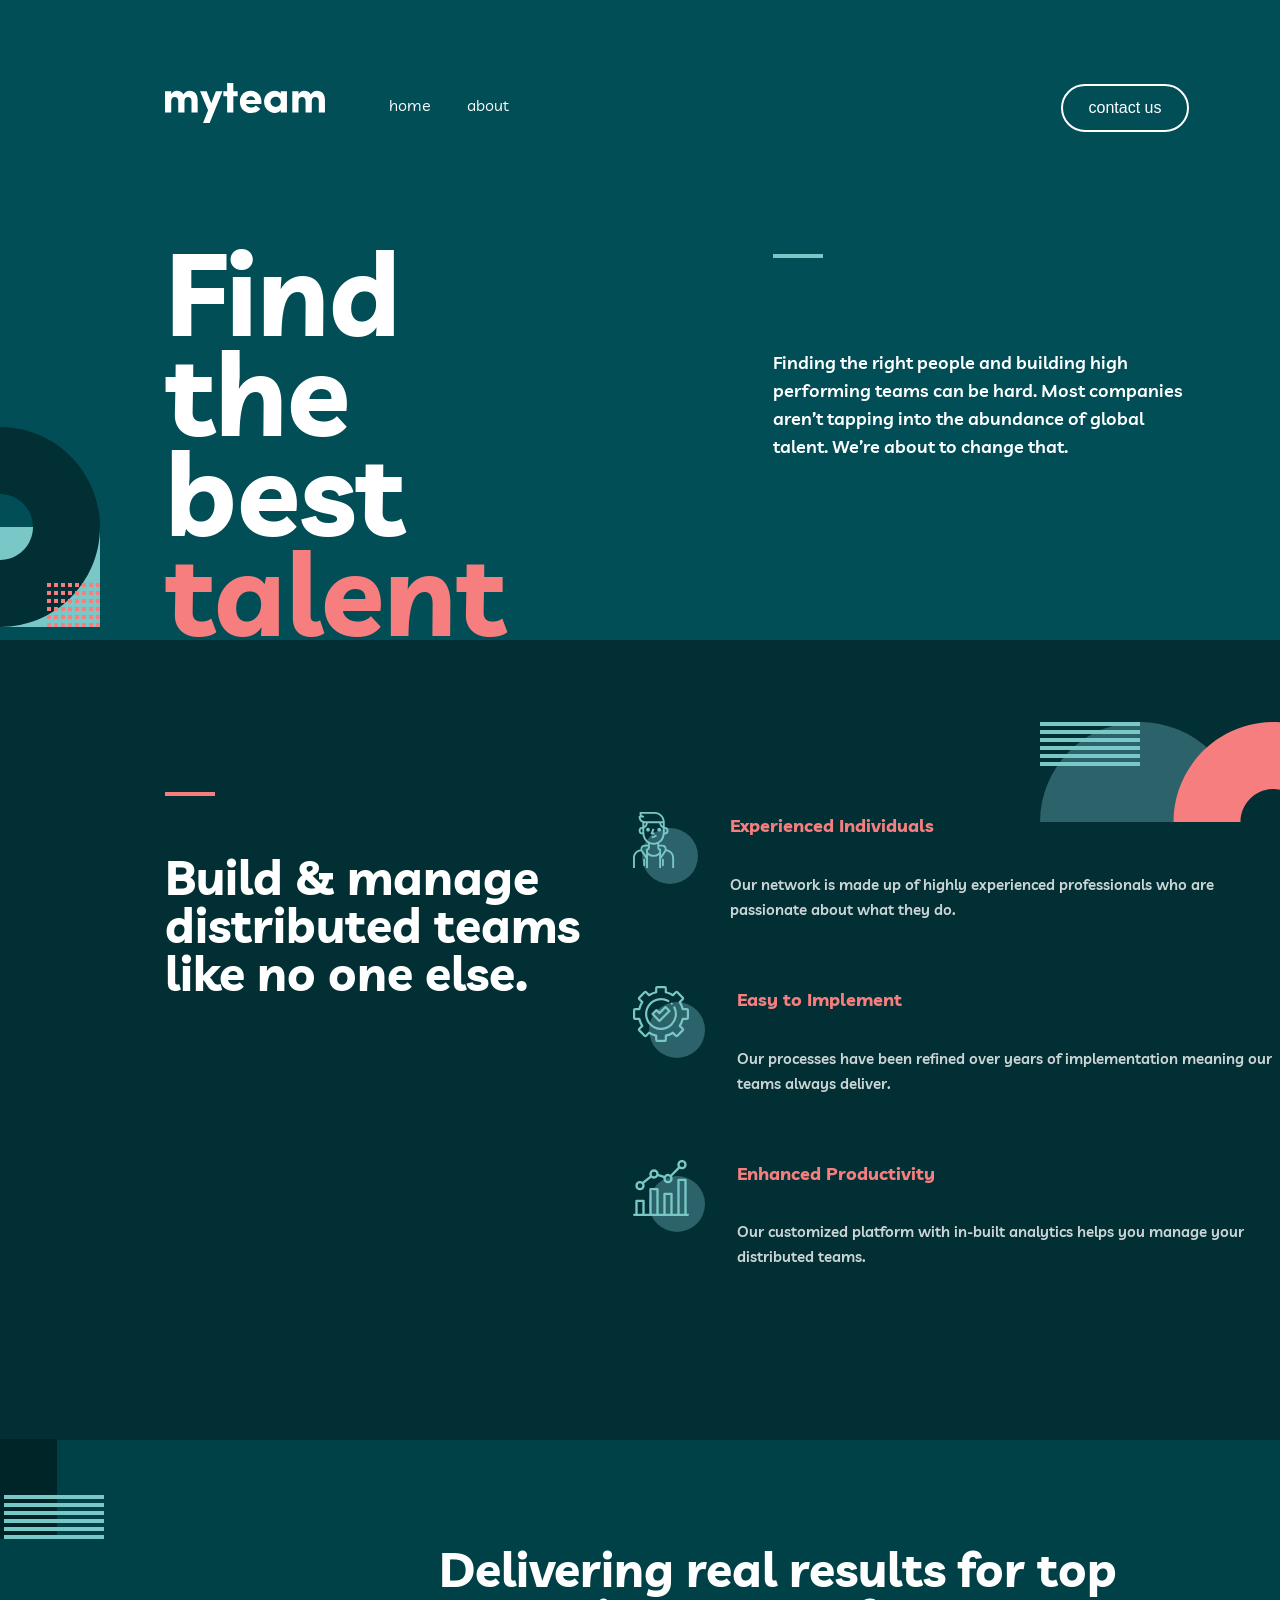
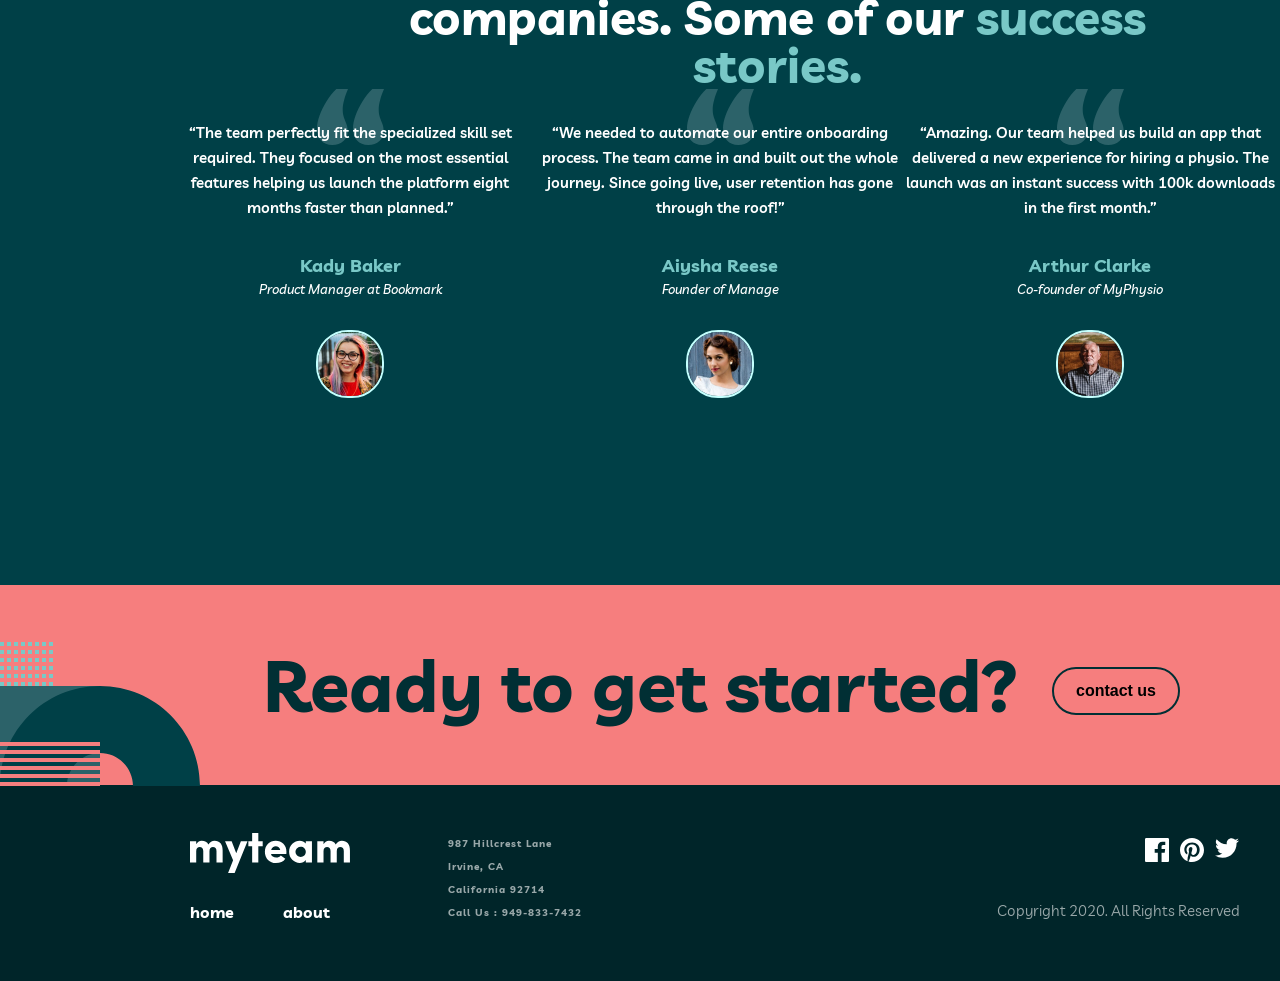
==== index.html @ 8036a3d6 "Added the tablet responsive" ====
<!DOCTYPE html>
<html lang="en">
<head>
  <meta charset="UTF-8">
  <meta name="viewport" content="width=device-width, initial-scale=1.0">

  <link rel="icon" type="image/png" sizes="32x32" href="./images/favicon-32x32.png">
  <link rel="stylesheet" href="home.css">
  <link rel="preconnect" href="https://fonts.googleapis.com">
  <link rel="preconnect" href="https://fonts.gstatic.com" crossorigin>
  <link href="https://fonts.googleapis.com/css2?family=Livvic:wght@500&display=swap" rel="stylesheet">
  
  <title>Frontend Mentor | myteam website challenge - Homepage</title>
</head>
<body>
   <main class="page">
     
  
        <section class="head">
        <nav class="nav">  
          <div class="nav1">
            <div class="nav-svg">
          <svg xmlns="http://www.w3.org/2000/svg" width="160" height="40"><path fill="#FFF" d="M6.214 29.531V18.237c0-1.488.334-2.582 1.003-3.282.668-.699 1.511-1.049 2.529-1.049 1.017 0 1.846.365 2.485 1.094.625.73.967 1.734 1.025 3.013v11.518h6.213V18.237c0-1.459.32-2.545.96-3.26.64-.714 1.49-1.07 2.55-1.07 1.062 0 1.92.379 2.573 1.138.625.759.938 1.793.938 3.102v11.384h6.148v-12.12c0-3.096-.69-5.484-2.071-7.165-1.381-1.682-3.38-2.523-5.996-2.523-2.616 0-4.687 1.265-6.213 3.795-1.163-2.5-3.394-3.75-6.694-3.75a6.251 6.251 0 00-3.27.915c-.945.64-1.672 1.51-2.18 2.612V8.192H0v21.34h6.214zM44.634 40L57.499 8.192h-6.606L46.248 20.29l-4.6-12.098h-6.606l8.045 19.152L38.072 40h6.563zm23.683-10.469V13.214H72.7V8.192h-4.383V0h-6.17v8.192h-3.793v5.022h3.793v16.317h6.17zm17.448.447c4.418.015 7.594-1.429 9.527-4.33L90.78 22.5c-1.046 1.34-2.565 2.009-4.557 2.009-1.279 0-2.427-.313-3.444-.938-1.018-.625-1.585-1.503-1.7-2.634H96.36c.058-1.28.087-1.934.087-1.964-.015-3.333-1.04-6.041-3.074-8.125-2.035-2.083-4.586-3.125-7.653-3.125-3.067-.015-5.64 1.005-7.718 3.058-2.078 2.054-3.118 4.725-3.118 8.014 0 3.288 1.04 5.982 3.118 8.08 2.108 2.068 4.695 3.103 7.762 3.103zm4.426-13.014h-9.027c.233-1.16.814-2.068 1.745-2.723.9-.655 1.875-.967 2.921-.937a4.987 4.987 0 012.856.982c.858.625 1.36 1.518 1.505 2.678zm19.518 12.969c1.076.03 2.202-.208 3.38-.714 1.177-.506 2.078-1.213 2.703-2.12v2.432h6.148V8.192h-6.148v2.366c-.625-.908-1.52-1.607-2.682-2.098-1.163-.491-2.296-.737-3.401-.737-2.718.015-5.167 1.05-7.347 3.103-2.18 2.053-3.27 4.725-3.27 8.013 0 3.289 1.053 5.96 3.16 8.014 2.108 2.053 4.594 3.08 7.457 3.08zm1.003-6.027c-1.41 0-2.624-.476-3.641-1.428-1.047-.953-1.57-2.158-1.57-3.616 0-1.444.523-2.657 1.57-3.639 1.134-.967 2.376-1.45 3.728-1.45 1.352 0 2.522.476 3.51 1.428.989.952 1.483 2.173 1.483 3.66 0 1.489-.494 2.701-1.483 3.639-.988.938-2.187 1.406-3.597 1.406zm22.81 5.625V18.237c0-1.488.335-2.582 1.003-3.282.669-.699 1.512-1.049 2.53-1.049 1.017 0 1.845.365 2.485 1.094.625.73.966 1.734 1.025 3.013v11.518h6.213V18.237c0-1.459.32-2.545.96-3.26.64-.714 1.49-1.07 2.55-1.07 1.062 0 1.92.379 2.573 1.138.625.759.938 1.793.938 3.102v11.384h6.148v-12.12c0-3.096-.69-5.484-2.071-7.165-1.381-1.682-3.38-2.523-5.996-2.523-2.616 0-4.687 1.265-6.214 3.795-1.162-2.5-3.394-3.75-6.693-3.75a6.251 6.251 0 00-3.27.915c-.945.64-1.672 1.51-2.18 2.612V8.192h-6.214v21.34h6.213z"/></svg>
        </div>  
        <div class="menu">
          <a href="index.html">home</a> 
            <a href="about.html">about</a>
          </div> 
          </div>
          <div class="nav-btn">
          <button class="nav-btn1"> <a href="contact.html">contact us</a> </button> 
          </div>
       </nav>
      
       <div class="talent">
        <h1> Find the best  <span>talent</span></h1>
      <div class="tal-content">
        <div class="tal-svg">
        <svg width="50" height="4" viewBox="0 0 50 4" fill="none" xmlns="http://www.w3.org/2000/svg">
          <rect width="50" height="4" fill="#79C8C7"/>
          </svg>
        </div>
        <p> Finding the right people and building high performing teams can 
          be hard. Most companies aren’t tapping into the abundance of global 
          talent. We’re about to change that.</p>
        </div>
    </div>
    <div class="svg-1">
      <svg width="100" height="200" viewBox="0 0 100 200" fill="none" xmlns="http://www.w3.org/2000/svg">
       <rect width="100" height="100" transform="matrix(1 0 0 -1 0 200)" fill="#79C8C7"/>
       <path fill-rule="evenodd" clip-rule="evenodd" d="M0 200C-55.2285 200 -100 155.228 -100 100C-100 44.7715 -55.2285 0 0 0C55.2285 0 100 44.7715 100 100C100 155.228 55.2285 200 0 200ZM0 133C-18.2254 133 -33 118.225 -33 100C-33 81.7746 -18.2254 67 0 67C18.2254 67 33 81.7746 33 100C33 118.225 18.2254 133 0 133Z" fill="#012F34"/>
       <path fill-rule="evenodd" clip-rule="evenodd" d="M100 156H96V160H100V156ZM89 156H93V160H89V156ZM89 164H93V168H89V164ZM93 172H89V176H93V172ZM89 180H93V184H89V180ZM93 188H89V192H93V188ZM89 196H93V200H89V196ZM86 156H82V160H86V156ZM86 164H82V168H86V164ZM82 172H86V176H82V172ZM86 180H82V184H86V180ZM82 188H86V192H82V188ZM86 196H82V200H86V196ZM100 164H96V168H100V164ZM79 156H75V160H79V156ZM79 164H75V168H79V164ZM75 172H79V176H75V172ZM79 180H75V184H79V180ZM75 188H79V192H75V188ZM79 196H75V200H79V196ZM100 172H96V176H100V172ZM72 156H68V160H72V156ZM72 164H68V168H72V164ZM68 172H72V176H68V172ZM72 180H68V184H72V180ZM68 188H72V192H68V188ZM72 196H68V200H72V196ZM100 180H96V184H100V180ZM65 156H61V160H65V156ZM65 164H61V168H65V164ZM61 172H65V176H61V172ZM65 180H61V184H65V180ZM61 188H65V192H61V188ZM65 196H61V200H65V196ZM100 188H96V192H100V188ZM58 156H54V160H58V156ZM58 164H54V168H58V164ZM54 172H58V176H54V172ZM58 180H54V184H58V180ZM54 188H58V192H54V188ZM58 196H54V200H58V196ZM100 196H96V200H100V196ZM51 156H47V160H51V156ZM51 164H47V168H51V164ZM47 172H51V176H47V172ZM51 180H47V184H51V180ZM47 188H51V192H47V188ZM51 196H47V200H51V196Z" fill="#F67E7E"/>
       </svg>
     </div>
     <div class="svg-2">
      <svg xmlns="http://www.w3.org/2000/svg" width="358" height="100"><g fill="none" fill-rule="evenodd">
        <circle cx="100" cy="100" r="100" fill="#2C6269"/>
        <path fill="#012F34" d="M258 0c55.228 0 100 44.772 100 100s-44.772 100-100 100-100-44.772-100-100S202.772 0 258 0zm0 67c-18.225 0-33 14.775-33 33s14.775 33 33 33 33-14.775 33-33-14.775-33-33-33z"/>
        <path fill="#79C8C7" d="M358 43h-43V0h43z"/><path fill="#F67E7E" d="M233.514 0c55.228 0 100 44.772 100 100s-44.772 100-100 100c-55.229 0-100-44.772-100-100s44.771-100 100-100zm0 67c-18.226 0-33 14.775-33 33s14.774 33 33 33c18.225 0 33-14.775 33-33s-14.775-33-33-33z"/>
        <path fill="#79C8C7" d="M100 40v4H0v-4h100zm0-8v4H0v-4h100zm0-8v4H0v-4h100zm0-8v4H0v-4h100zm0-8v4H0V8h100zm0-8v4H0V0h100z"/></g></svg>
    </div>
      
  </section>
<section class="mid-content">
  <div class="build">
    <div class="build1">
    <div class="build-svg">
      <svg width="50" height="4" viewBox="0 0 50 4" fill="none" xmlns="http://www.w3.org/2000/svg">
        <rect width="50" height="4" fill="#F67E7E"/>
        </svg>
        
    </div>
      
  <h1>Build & manage distributed teams like no one else.</h1>
</div>
  <div class="build-content">

    <div class="experienced">
      
      <div class="exp-svg">
      <svg xmlns="http://www.w3.org/2000/svg" width="65" height="72">
        <g fill="none" fill-rule="evenodd" transform="translate(-7)">
          <circle cx="44" cy="44" r="28" fill="#2C6269"/>
          <path fill="#79C8C7" fill-rule="nonzero" d="M28.496 0c5.66 0 10.267 4.606 10.267 10.267v4.666a3.737 3.737 0 013.733 3.734 3.737 3.737 0 01-3.733 3.733h-.213a11.184 11.184 0 01-5.387 8.7v1.566h2.949a4.523 4.523 0 014.512 4.306l.005.212c0 .07 0 .14-.003.21l.122.007c4.216.561 7.348 4.142 7.348 8.332V56h-1.867V45.733a6.553 6.553 0 00-5.668-6.475l-.405-.025a4.573 4.573 0 01-.28.484l-4.847 7.233V56h-1.867l.001-13.044a9.388 9.388 0 01-5.6 1.844 9.39 9.39 0 01-5.6-1.843V56h-1.867v-9.05l-4.845-7.23a4.573 4.573 0 01-.282-.487l-.467.03c-3.17.426-5.606 3.21-5.606 6.47V56H7.029V45.733c0-4.19 3.132-7.77 7.288-8.326l.182-.013-.004-.22a4.52 4.52 0 014.305-4.502l.212-.005 2.95-.001v-1.534a10.995 10.995 0 01-5.187-7.266l-.055-.289a10.974 10.974 0 01-.13-.987l-.015-.19h-.212a3.738 3.738 0 01-3.729-3.535l-.005-.198a3.737 3.737 0 013.734-3.734l-.001-4.364A6.543 6.543 0 0112.633 4.9l-.004-.234c0-.516.418-.934.934-.934h.5a3.706 3.706 0 01-.5-1.866V.933c0-.515.418-.933.933-.933zM18.229 46.667c.515 0 .934.417.934.933v5.6a.933.933 0 11-1.867 0v-5.6c0-.516.418-.933.933-.933zm18.667 0c.516 0 .933.417.933.933v5.6a.932.932 0 11-1.867 0v-5.6c0-.516.418-.933.934-.933zm-.784-12.134h-2.95v1.139a.935.935 0 00.666.908l.11.025h.158c.516 0 .933.418.933.934v6.057l3.294-4.915c.256-.385.405-.827.434-1.289l.006-.199c0-1.47-1.19-2.66-2.651-2.66zm-14.15 0h-2.949a2.653 2.653 0 00-2.65 2.65 2.638 2.638 0 00.441 1.5l3.291 4.912v-6.056c0-.48.361-.873.825-.927l.11-.007h.158a.933.933 0 00.774-.926v-1.146zM31.296 32c-.572.213-1.168.38-1.783.5a10.97 10.97 0 01-5.684-.486v3.658a2.797 2.797 0 01-1.867 2.654v2.123a7.53 7.53 0 005.6 2.484c2.147 0 4.17-.901 5.6-2.485v-2.123a2.798 2.798 0 01-1.866-2.661zm1.933-20.8H21.895c-.413 2.84-2.638 4.552-3.666 5.203V19.6l.221 2.84c.023.267.06.54.107.81.883 4.971 5.646 8.297 10.616 7.415a9.328 9.328 0 007.529-8.593l.197-2.545v-3.122c-1.027-.65-3.255-2.363-3.67-5.205zm-3.526 11.473l1.32 1.32a7.27 7.27 0 01-5.168 2.14h-.16v-1.866h.16a5.414 5.414 0 003.848-1.594zm-3.008-6.22l1.734.694-1.355 3.386h1.422V22.4h-2.8a.935.935 0 01-.867-1.28l1.866-4.666zm12.068.347v2.8l-.072.933h.072c.98 0 1.786-.759 1.86-1.72l.006-.146c0-1.03-.837-1.867-1.866-1.867zm-22.399 0a1.869 1.869 0 00-1.868 1.867c0 1.03.837 1.866 1.867 1.866h.068l-.066-.861V16.8zm5.598-.933a1.867 1.867 0 110 3.733 1.867 1.867 0 010-3.733zm11.2 0a1.867 1.867 0 110 3.733 1.867 1.867 0 010-3.733zm3.733-4.668l-1.766.002c.272 1.256 1.054 2.215 1.768 2.86l-.002-2.862zm-18.666-.066v2.926c.714-.644 1.495-1.603 1.767-2.858l-.833-.001c-.317 0-.629-.023-.934-.067zm10.267-9.266H15.429c0 1.03.837 1.866 1.867 1.866a.934.934 0 010 1.867H14.59a4.675 4.675 0 004.573 3.733h17.68c-.465-4.194-4.03-7.466-8.347-7.466z"/>
        <path d="M0 0h56v56H0z"/></g></svg>
      </div>
     <div class="exp-main">
     <h1> Experienced Individuals </h1>
    
     <p> Our network is made up of highly experienced professionals who are 
      passionate about what they do.</p>
      </div>
     </div>

    <div class="easy">

      <div class="easy-svg">
      <svg xmlns="http://www.w3.org/2000/svg" width="72" height="72"><g fill="none" fill-rule="evenodd">
        <circle cx="44" cy="44" r="28" fill="#2C6269"/>
        <path fill="#79C8C7" fill-rule="nonzero" d="M31.719 0a2.19 2.19 0 012.187 2.188v3.23a23.117 23.117 0 015.886 2.436l2.284-2.283a2.19 2.19 0 013.093 0l5.26 5.26a2.19 2.19 0 010 3.093l-2.283 2.284a23.117 23.117 0 012.436 5.886h3.23A2.19 2.19 0 0156 24.28v7.438a2.19 2.19 0 01-2.188 2.187h-3.237a23.122 23.122 0 01-2.44 5.877l2.293 2.293a2.19 2.19 0 010 3.093l-5.259 5.26a2.19 2.19 0 01-3.093 0l-2.301-2.301a23.12 23.12 0 01-5.869 2.426v3.258A2.19 2.19 0 0131.72 56H24.28a2.19 2.19 0 01-2.187-2.188v-3.265a23.107 23.107 0 01-5.859-2.43l-2.31 2.312a2.19 2.19 0 01-3.094 0l-5.26-5.26a2.19 2.19 0 010-3.093l2.311-2.311a23.107 23.107 0 01-2.43-5.859H2.189A2.19 2.19 0 010 31.72V24.28a2.19 2.19 0 012.188-2.187h3.258a23.106 23.106 0 012.426-5.869l-2.3-2.301a2.19 2.19 0 010-3.093l5.259-5.26a2.19 2.19 0 013.093 0l2.293 2.294a23.106 23.106 0 015.877-2.44V2.188A2.19 2.19 0 0124.28 0h7.438zm0 2.188H24.28v4.098c0 .513-.356.957-.857 1.068a20.954 20.954 0 00-6.78 2.815c-.433.277-1 .216-1.363-.148l-2.904-2.903-5.259 5.26 2.91 2.91c.363.362.425.928.149 1.36a20.959 20.959 0 00-2.801 6.774c-.11.502-.555.86-1.068.86h-4.12v7.437h4.126c.513 0 .957.357 1.068.857a20.948 20.948 0 002.805 6.764c.276.433.215 1-.148 1.362l-2.92 2.92 5.258 5.26 2.92-2.92a1.094 1.094 0 011.363-.15 20.943 20.943 0 006.764 2.806c.5.111.857.555.857 1.068v4.127h7.438v-4.12c0-.514.357-.959.859-1.069 2.41-.53 4.69-1.473 6.774-2.801a1.094 1.094 0 011.361.15l2.91 2.909 5.259-5.26-2.903-2.902a1.094 1.094 0 01-.148-1.363 20.957 20.957 0 002.815-6.78c.11-.502.555-.858 1.068-.858h4.099V24.28H49.72c-.514 0-.958-.357-1.068-.859a20.944 20.944 0 00-2.811-6.79 1.094 1.094 0 01.148-1.362l2.893-2.893-5.26-5.259-2.892 2.893c-.363.363-.929.424-1.362.148a20.954 20.954 0 00-6.79-2.81 1.093 1.093 0 01-.86-1.069V2.187zm4.087 11.877a1.094 1.094 0 11-1.07 1.908c-5.356-3.004-12.133-2.065-16.48 2.282-5.374 5.373-5.374 14.117 0 19.49A13.742 13.742 0 0028 41.775c3.53 0 7.058-1.343 9.745-4.03a13.765 13.765 0 002.588-15.903 1.094 1.094 0 111.957-.978 15.95 15.95 0 01-2.998 18.428A15.92 15.92 0 0128 43.962a15.92 15.92 0 01-11.292-4.67c-6.226-6.227-6.226-16.357 0-22.584a15.822 15.822 0 019.209-4.54 16.079 16.079 0 019.889 1.897zm-2.495 6.198l3.923 3.923c.427.427.427 1.12 0 1.547L27.23 35.737a1.095 1.095 0 01-1.547 0l-6.917-6.917a1.093 1.093 0 010-1.547l3.923-3.923a1.093 1.093 0 011.547 0l2.22 2.22 5.308-5.307a1.093 1.093 0 011.547 0zm-.774 2.32l-5.307 5.308a1.095 1.095 0 01-1.547 0l-2.22-2.22-2.377 2.376 5.37 5.37 8.458-8.457-2.377-2.377zm6.22-5.957c.288 0 .57.117.774.32.203.204.32.486.32.774a1.1 1.1 0 01-.32.773 1.1 1.1 0 01-.774.32 1.1 1.1 0 01-.774-.32 1.099 1.099 0 010-1.546c.203-.204.485-.32.774-.32z"/></g></svg>
      </div>

      <div class="easy-main">
        <h1> Easy to Implement</h1>
       <p> Our processes have been refined over years of implementation meaning 
        our teams always deliver.</p>
      </div>
    </div>

      <div class="enhanced">
        <div class="enhanced-svg">
        <svg xmlns="http://www.w3.org/2000/svg" width="72" height="72">
          <g fill="none" fill-rule="evenodd">
          <circle cx="44" cy="44" r="28" fill="#2C6269"/>
          <path fill="#79C8C7" fill-rule="nonzero" d="M52.5 18.667c.644 0 1.167.522 1.167 1.166l-.001 33.833h1.167c.601 0 1.097.456 1.16 1.04l.007.127c0 .644-.523 1.167-1.167 1.167l-2.315-.001L52.5 56h-7.018l-6.964-.001L38.5 56h-7.018l-6.964-.001L24.5 56H1.167a1.167 1.167 0 010-2.333l1.166-.001V40.833c0-.6.456-1.096 1.04-1.16l.127-.006h7c.644 0 1.167.522 1.167 1.166l-.001 12.833h4.667v-24.5c0-.6.456-1.096 1.04-1.16L17.5 28h7c.644 0 1.167.523 1.167 1.167l-.001 24.499h4.667V33.833c0-.6.456-1.096 1.04-1.16l.127-.006h7c.644 0 1.167.522 1.167 1.166l-.001 19.833h4.667V19.833c0-.6.456-1.096 1.04-1.16l.127-.006zM9.333 42H4.667v11.667h4.666V42zm14-11.667h-4.666v23.334h4.666V30.333zm14 4.667h-4.666v18.667h4.666V35zm14-14h-4.666v32.667h4.666V21zM49 0a4.671 4.671 0 014.667 4.667A4.671 4.671 0 0149 9.333a4.64 4.64 0 01-2.37-.647l-7.61 7.612a4.64 4.64 0 01.647 2.369A4.671 4.671 0 0135 23.333a4.671 4.671 0 01-4.603-5.44l-5.372-1.532A4.669 4.669 0 0121 18.667a4.643 4.643 0 01-2.802-.937l-7.117 5.674c.373.67.586 1.442.586 2.263A4.671 4.671 0 017 30.333a4.671 4.671 0 01-4.667-4.666A4.671 4.671 0 017 21c.905 0 1.75.259 2.466.706l7.274-5.8A4.671 4.671 0 0121 9.333a4.671 4.671 0 014.665 4.781l5.7 1.627a4.66 4.66 0 016.005-1.095l7.61-7.611a4.64 4.64 0 01-.647-2.37A4.671 4.671 0 0149 0zM7 23.333a2.336 2.336 0 00-2.333 2.334A2.336 2.336 0 007 28a2.336 2.336 0 002.333-2.333c0-.634-.254-1.21-.666-1.632a.99.99 0 01-.106-.114l.074.082A2.325 2.325 0 007 23.333zm28-7a2.336 2.336 0 00-2.333 2.334A2.336 2.336 0 0035 21a2.336 2.336 0 002.333-2.333A2.336 2.336 0 0035 16.333zm-14-4.666A2.336 2.336 0 0018.667 14c0 .535.18 1.028.485 1.423l.028.03.015.02a2.317 2.317 0 001.805.86A2.336 2.336 0 0023.333 14 2.336 2.336 0 0021 11.667zm28-9.334a2.336 2.336 0 00-2.333 2.334c0 .631.252 1.205.661 1.626l.025.021.021.022c.42.411.993.664 1.626.664a2.336 2.336 0 002.333-2.333A2.336 2.336 0 0049 2.333z"/></g></svg>
          </div>
        
          <div class="enhanced-main">
         <h1>Enhanced Productivity</h1>

        <p> Our customized platform with in-built analytics helps you manage your 
        distributed teams.</p>
      </div>
    </div>
  </div>
</div>
  <div class="build-svg-1">
<svg width="100" height="244" viewBox="0 0 100 244" fill="none" xmlns="http://www.w3.org/2000/svg">
<rect x="100" y="144" width="100" height="100" transform="rotate(-180 100 144)" fill="#2C6269"/>
<path fill-rule="evenodd" clip-rule="evenodd" d="M100 244C155.228 244 200 199.228 200 144C200 88.7715 155.228 44 100 44C44.7715 44 0 88.7715 0 144C0 199.228 44.7715 244 100 244ZM100 177C118.225 177 133 162.225 133 144C133 125.775 118.225 111 100 111C81.7746 111 67 125.775 67 144C67 162.225 81.7746 177 100 177Z" fill="#014E56"/>
<path fill-rule="evenodd" clip-rule="evenodd" d="M100 144H0V148H100V144ZM100 152H0V156H100V152ZM0 160H100V164H0V160ZM100 168H0V172H100V168ZM0 176H100V180H0V176ZM100 184H0V188H100V184Z" fill="#79C8C7"/>
<path fill-rule="evenodd" clip-rule="evenodd" d="M0 0H4V4H0V0ZM11 0H7V4H11V0ZM11 8H7V12H11V8ZM7 16H11V20H7V16ZM11 24H7V28H11V24ZM7 32H11V36H7V32ZM11 40H7V44H11V40ZM14 0H18V4H14V0ZM14 8H18V12H14V8ZM18 16H14V20H18V16ZM14 24H18V28H14V24ZM18 32H14V36H18V32ZM14 40H18V44H14V40ZM0 8H4V12H0V8ZM21 0H25V4H21V0ZM21 8H25V12H21V8ZM25 16H21V20H25V16ZM21 24H25V28H21V24ZM25 32H21V36H25V32ZM21 40H25V44H21V40ZM0 16H4V20H0V16ZM28 0H32V4H28V0ZM28 8H32V12H28V8ZM32 16H28V20H32V16ZM28 24H32V28H28V24ZM32 32H28V36H32V32ZM28 40H32V44H28V40ZM0 24H4V28H0V24ZM35 0H39V4H35V0ZM35 8H39V12H35V8ZM39 16H35V20H39V16ZM35 24H39V28H35V24ZM39 32H35V36H39V32ZM35 40H39V44H35V40ZM0 32H4V36H0V32ZM42 0H46V4H42V0ZM42 8H46V12H42V8ZM46 16H42V20H46V16ZM42 24H46V28H42V24ZM46 32H42V36H46V32ZM42 40H46V44H42V40ZM0 40H4V44H0V40ZM49 0H53V4H49V0ZM49 8H53V12H49V8ZM53 16H49V20H53V16ZM49 24H53V28H49V24ZM53 32H49V36H53V32ZM49 40H53V44H49V40Z" fill="#79C8C7"/>
</svg>
  </div>
</section>

  <section class="third-content">
    <div class="real">
    <h1>Delivering real results for top companies. Some of our <span>success stories.</span></h1>
    
    <div class="quote">
      <div class="quote-1">
        <svg xmlns="http://www.w3.org/2000/svg" width="67" height="56">
          <path fill="#2C6269" d="M51.273 56c4.638 0 8.368-1.322 11.19-3.967 2.823-2.645 4.235-5.799 4.235-9.46 0-2.95-.429-5.494-1.286-7.63a197.251 197.251 0 01-2.495-6.562c-.806-2.237-1.21-4.933-1.21-8.087 0-2.746.454-5.798 1.361-9.155C63.976 7.782 65.286 4.069 67 0H55.356c-3.73 3.662-7.032 7.833-9.905 12.512-2.873 4.68-5.166 9.359-6.88 14.038C36.857 31.23 36 35.4 36 39.063c0 5.391 1.361 9.562 4.083 12.512C42.805 54.525 46.535 56 51.273 56zm-36 0c4.638 0 8.368-1.322 11.19-3.967 2.823-2.645 4.235-5.799 4.235-9.46 0-2.95-.429-5.494-1.286-7.63a197.251 197.251 0 01-2.495-6.562c-.806-2.237-1.21-4.933-1.21-8.087 0-2.746.454-5.798 1.361-9.155C27.976 7.782 29.286 4.069 31 0H19.356c-3.73 3.662-7.032 7.833-9.905 12.512-2.873 4.68-5.166 9.359-6.88 14.038C.857 31.23 0 35.4 0 39.063c0 5.391 1.361 9.562 4.083 12.512C6.805 54.525 10.535 56 15.273 56z"/></svg>
       <p> “The team perfectly fit the specialized skill set required. They focused 
      on the most essential features helping us launch the platform eight months 
      faster than planned.”</p> 
      <div class="name-1">
      <h4>Kady Baker</h4>
     <p> Product Manager at Bookmark </p>
     <img src="/assets/avatar-kady.jpg" alt="Kady">
    </div>

      </div>
      <div class="quote-2">
        <svg xmlns="http://www.w3.org/2000/svg" width="67" height="56">
          <path fill="#2C6269" d="M51.273 56c4.638 0 8.368-1.322 11.19-3.967 2.823-2.645 4.235-5.799 4.235-9.46 0-2.95-.429-5.494-1.286-7.63a197.251 197.251 0 01-2.495-6.562c-.806-2.237-1.21-4.933-1.21-8.087 0-2.746.454-5.798 1.361-9.155C63.976 7.782 65.286 4.069 67 0H55.356c-3.73 3.662-7.032 7.833-9.905 12.512-2.873 4.68-5.166 9.359-6.88 14.038C36.857 31.23 36 35.4 36 39.063c0 5.391 1.361 9.562 4.083 12.512C42.805 54.525 46.535 56 51.273 56zm-36 0c4.638 0 8.368-1.322 11.19-3.967 2.823-2.645 4.235-5.799 4.235-9.46 0-2.95-.429-5.494-1.286-7.63a197.251 197.251 0 01-2.495-6.562c-.806-2.237-1.21-4.933-1.21-8.087 0-2.746.454-5.798 1.361-9.155C27.976 7.782 29.286 4.069 31 0H19.356c-3.73 3.662-7.032 7.833-9.905 12.512-2.873 4.68-5.166 9.359-6.88 14.038C.857 31.23 0 35.4 0 39.063c0 5.391 1.361 9.562 4.083 12.512C6.805 54.525 10.535 56 15.273 56z"/></svg>
    <p> “We needed to automate our entire onboarding process. The team came in and 
    built out the whole journey. Since going live, user retention has gone 
    through the roof!” </p> 
    <div class="name-2">
    <h4>Aiysha Reese </h4>
   <p> Founder of Manage</p>
   <img src="/assets/avatar-aiysha.jpg" alt="Aiysha">
  </div>

    </div>
    <div class="quote-3">
      <svg xmlns="http://www.w3.org/2000/svg" width="67" height="56"
      ><path fill="#2C6269" d="M51.273 56c4.638 0 8.368-1.322 11.19-3.967 2.823-2.645 4.235-5.799 4.235-9.46 0-2.95-.429-5.494-1.286-7.63a197.251 197.251 0 01-2.495-6.562c-.806-2.237-1.21-4.933-1.21-8.087 0-2.746.454-5.798 1.361-9.155C63.976 7.782 65.286 4.069 67 0H55.356c-3.73 3.662-7.032 7.833-9.905 12.512-2.873 4.68-5.166 9.359-6.88 14.038C36.857 31.23 36 35.4 36 39.063c0 5.391 1.361 9.562 4.083 12.512C42.805 54.525 46.535 56 51.273 56zm-36 0c4.638 0 8.368-1.322 11.19-3.967 2.823-2.645 4.235-5.799 4.235-9.46 0-2.95-.429-5.494-1.286-7.63a197.251 197.251 0 01-2.495-6.562c-.806-2.237-1.21-4.933-1.21-8.087 0-2.746.454-5.798 1.361-9.155C27.976 7.782 29.286 4.069 31 0H19.356c-3.73 3.662-7.032 7.833-9.905 12.512-2.873 4.68-5.166 9.359-6.88 14.038C.857 31.23 0 35.4 0 39.063c0 5.391 1.361 9.562 4.083 12.512C6.805 54.525 10.535 56 15.273 56z"/></svg>
   <p> “Amazing. Our team helped us build an app that delivered a new experience for 
    hiring a physio. The launch was an instant success with 100k downloads in the 
    first month.” </p>
    <div class="name-3">
    <h4>Arthur Clarke</h4>
    <p> Co-founder of MyPhysio</p>
    <img src="/assets/avatar-arthur.jpg" alt="Arthur">
    </div>

    </div>
    </div>
    
    <div class="real-svg-1">
    <svg width="147" height="100" viewBox="0 0 147 100" fill="none" xmlns="http://www.w3.org/2000/svg">
      <rect width="100" height="100" transform="matrix(1 0 0 -1 0 100)" fill="#002529"/>
      <path fill-rule="evenodd" clip-rule="evenodd" d="M47 56H147V60H47V56ZM47 64H147V68H47V64ZM147 72H47V76H147V72ZM47 80H147V84H47V80ZM147 88H47V92H147V88ZM47 96H147V100H47V96Z" fill="#79C8C7"/>
      </svg>
    </div>
    <div class="real-svg-2">
      <svg width="200" height="100" viewBox="0 0 200 100" fill="none" xmlns="http://www.w3.org/2000/svg">
      <rect width="100" height="100" transform="matrix(1 0 0 -1 100 100)" fill="#2C6269"/>
      <path fill-rule="evenodd" clip-rule="evenodd" d="M100 200C44.7715 200 0 155.228 0 100C0 44.7715 44.7715 0 100 0C155.228 0 200 44.7715 200 100C200 155.228 155.228 200 100 200ZM100 133C81.7746 133 67 118.225 67 100C67 81.7746 81.7746 67 100 67C118.225 67 133 81.7746 133 100C133 118.225 118.225 133 100 133Z" fill="#012F34"/>
      <path fill-rule="evenodd" clip-rule="evenodd" d="M100 56H200V60H100V56ZM100 64H200V68H100V64ZM200 72H100V76H200V72ZM100 80H200V84H100V80ZM200 88H100V92H200V88ZM100 96H200V100H100V96Z" fill="#79C8C7"/>
      </svg>
      </div>
      </div>
  </section>

  <section class="fourth-content">
    <div class="container-ready">
      <div class="ready">
  <h1>Ready to get started?</h1>
    </div>
  <button class="btn-1"> contact us </button>
</div>
<div class="ready-svg">
<svg width="200" height="144" viewBox="0 0 200 144" fill="none" xmlns="http://www.w3.org/2000/svg">
  <rect x="100" y="144" width="100" height="100" transform="rotate(-180 100 144)" fill="#2C6269"/>
  <path fill-rule="evenodd" clip-rule="evenodd" d="M100 244C155.228 244 200 199.228 200 144C200 88.7715 155.228 44 100 44C44.7715 44 0 88.7715 0 144C0 199.228 44.7715 244 100 244ZM100 177C118.225 177 133 162.225 133 144C133 125.775 118.225 111 100 111C81.7746 111 67 125.775 67 144C67 162.225 81.7746 177 100 177Z" fill="#004047"/>
  <path fill-rule="evenodd" clip-rule="evenodd" d="M100 100H0V104H100V100ZM100 108H0V112H100V108ZM0 116H100V120H0V116ZM100 124H0V128H100V124ZM0 132H100V136H0V132ZM100 140H0V144H100V140Z" fill="#F67E7E"/>
  <path fill-rule="evenodd" clip-rule="evenodd" d="M0 0H4V4H0V0ZM11 0H7V4H11V0ZM11 8H7V12H11V8ZM7 16H11V20H7V16ZM11 24H7V28H11V24ZM7 32H11V36H7V32ZM11 40H7V44H11V40ZM14 0H18V4H14V0ZM14 8H18V12H14V8ZM18 16H14V20H18V16ZM14 24H18V28H14V24ZM18 32H14V36H18V32ZM14 40H18V44H14V40ZM0 8H4V12H0V8ZM21 0H25V4H21V0ZM21 8H25V12H21V8ZM25 16H21V20H25V16ZM21 24H25V28H21V24ZM25 32H21V36H25V32ZM21 40H25V44H21V40ZM0 16H4V20H0V16ZM28 0H32V4H28V0ZM28 8H32V12H28V8ZM32 16H28V20H32V16ZM28 24H32V28H28V24ZM32 32H28V36H32V32ZM28 40H32V44H28V40ZM0 24H4V28H0V24ZM35 0H39V4H35V0ZM35 8H39V12H35V8ZM39 16H35V20H39V16ZM35 24H39V28H35V24ZM39 32H35V36H39V32ZM35 40H39V44H35V40ZM0 32H4V36H0V32ZM42 0H46V4H42V0ZM42 8H46V12H42V8ZM46 16H42V20H46V16ZM42 24H46V28H42V24ZM46 32H42V36H46V32ZM42 40H46V44H42V40ZM0 40H4V44H0V40ZM49 0H53V4H49V0ZM49 8H53V12H49V8ZM53 16H49V20H53V16ZM49 24H53V28H49V24ZM53 32H49V36H53V32ZM49 40H53V44H49V40Z" fill="#79C8C7"/>
  </svg>
</div>
</section>

<section class="footer">
  <div class="footer-content">
    <div>
      <svg xmlns="http://www.w3.org/2000/svg" width="160" height="40"><path fill="#FFF" d="M6.214 29.531V18.237c0-1.488.334-2.582 1.003-3.282.668-.699 1.511-1.049 2.529-1.049 1.017 0 1.846.365 2.485 1.094.625.73.967 1.734 1.025 3.013v11.518h6.213V18.237c0-1.459.32-2.545.96-3.26.64-.714 1.49-1.07 2.55-1.07 1.062 0 1.92.379 2.573 1.138.625.759.938 1.793.938 3.102v11.384h6.148v-12.12c0-3.096-.69-5.484-2.071-7.165-1.381-1.682-3.38-2.523-5.996-2.523-2.616 0-4.687 1.265-6.213 3.795-1.163-2.5-3.394-3.75-6.694-3.75a6.251 6.251 0 00-3.27.915c-.945.64-1.672 1.51-2.18 2.612V8.192H0v21.34h6.214zM44.634 40L57.499 8.192h-6.606L46.248 20.29l-4.6-12.098h-6.606l8.045 19.152L38.072 40h6.563zm23.683-10.469V13.214H72.7V8.192h-4.383V0h-6.17v8.192h-3.793v5.022h3.793v16.317h6.17zm17.448.447c4.418.015 7.594-1.429 9.527-4.33L90.78 22.5c-1.046 1.34-2.565 2.009-4.557 2.009-1.279 0-2.427-.313-3.444-.938-1.018-.625-1.585-1.503-1.7-2.634H96.36c.058-1.28.087-1.934.087-1.964-.015-3.333-1.04-6.041-3.074-8.125-2.035-2.083-4.586-3.125-7.653-3.125-3.067-.015-5.64 1.005-7.718 3.058-2.078 2.054-3.118 4.725-3.118 8.014 0 3.288 1.04 5.982 3.118 8.08 2.108 2.068 4.695 3.103 7.762 3.103zm4.426-13.014h-9.027c.233-1.16.814-2.068 1.745-2.723.9-.655 1.875-.967 2.921-.937a4.987 4.987 0 012.856.982c.858.625 1.36 1.518 1.505 2.678zm19.518 12.969c1.076.03 2.202-.208 3.38-.714 1.177-.506 2.078-1.213 2.703-2.12v2.432h6.148V8.192h-6.148v2.366c-.625-.908-1.52-1.607-2.682-2.098-1.163-.491-2.296-.737-3.401-.737-2.718.015-5.167 1.05-7.347 3.103-2.18 2.053-3.27 4.725-3.27 8.013 0 3.289 1.053 5.96 3.16 8.014 2.108 2.053 4.594 3.08 7.457 3.08zm1.003-6.027c-1.41 0-2.624-.476-3.641-1.428-1.047-.953-1.57-2.158-1.57-3.616 0-1.444.523-2.657 1.57-3.639 1.134-.967 2.376-1.45 3.728-1.45 1.352 0 2.522.476 3.51 1.428.989.952 1.483 2.173 1.483 3.66 0 1.489-.494 2.701-1.483 3.639-.988.938-2.187 1.406-3.597 1.406zm22.81 5.625V18.237c0-1.488.335-2.582 1.003-3.282.669-.699 1.512-1.049 2.53-1.049 1.017 0 1.845.365 2.485 1.094.625.73.966 1.734 1.025 3.013v11.518h6.213V18.237c0-1.459.32-2.545.96-3.26.64-.714 1.49-1.07 2.55-1.07 1.062 0 1.92.379 2.573 1.138.625.759.938 1.793.938 3.102v11.384h6.148v-12.12c0-3.096-.69-5.484-2.071-7.165-1.381-1.682-3.38-2.523-5.996-2.523-2.616 0-4.687 1.265-6.214 3.795-1.162-2.5-3.394-3.75-6.693-3.75a6.251 6.251 0 00-3.27.915c-.945.64-1.672 1.51-2.18 2.612V8.192h-6.214v21.34h6.213z"/></svg>
    </div>
    <div class="container-hat">
      <a href="index.html">home</a> 
      <a href="contact.html">about</a> 
    </div>
    <div class="contact-content">
        <h6>987  Hillcrest Lane</h6>
        <h6>Irvine, CA</h6>
        <h6>California 92714</h6>
        <h6>Call Us : 949-833-7432</h6>
    </div>
    <div class="handle">
      <svg xmlns="http://www.w3.org/2000/svg" width="24" height="24"><path fill="#FFF" d="M22.675 0H1.325C.593 0 0 .593 0 1.325v21.351C0 23.407.593 24 1.325 24H12.82v-9.294H9.692v-3.622h3.128V8.413c0-3.1 1.893-4.788 4.659-4.788 1.325 0 2.463.099 2.795.143v3.24l-1.918.001c-1.504 0-1.795.715-1.795 1.763v2.313h3.587l-.467 3.622h-3.12V24h6.116c.73 0 1.323-.593 1.323-1.325V1.325C24 .593 23.407 0 22.675 0z"/></svg>
      <svg xmlns="http://www.w3.org/2000/svg" width="24" height="24"><path fill="#FFF" d="M12 0C5.373 0 0 5.372 0 12c0 5.084 3.163 9.426 7.627 11.174-.105-.949-.2-2.405.042-3.441.218-.937 1.407-5.965 1.407-5.965s-.359-.719-.359-1.782c0-1.668.967-2.914 2.171-2.914 1.023 0 1.518.769 1.518 1.69 0 1.029-.655 2.568-.994 3.995-.283 1.194.599 2.169 1.777 2.169 2.133 0 3.772-2.249 3.772-5.495 0-2.873-2.064-4.882-5.012-4.882-3.414 0-5.418 2.561-5.418 5.207 0 1.031.397 2.138.893 2.738a.36.36 0 01.083.345l-.333 1.36c-.053.22-.174.267-.402.161-1.499-.698-2.436-2.889-2.436-4.649 0-3.785 2.75-7.262 7.929-7.262 4.163 0 7.398 2.967 7.398 6.931 0 4.136-2.607 7.464-6.227 7.464-1.216 0-2.359-.631-2.75-1.378l-.748 2.853c-.271 1.043-1.002 2.35-1.492 3.146C9.57 23.812 10.763 24 12 24c6.627 0 12-5.373 12-12 0-6.628-5.373-12-12-12z"/></svg>
      <svg xmlns="http://www.w3.org/2000/svg" width="24" height="20"><path fill="#FFF" d="M24 2.557a9.83 9.83 0 01-2.828.775A4.932 4.932 0 0023.337.608a9.864 9.864 0 01-3.127 1.195A4.916 4.916 0 0016.616.248c-3.179 0-5.515 2.966-4.797 6.045A13.978 13.978 0 011.671 1.149a4.93 4.93 0 001.523 6.574 4.903 4.903 0 01-2.229-.616c-.054 2.281 1.581 4.415 3.949 4.89a4.935 4.935 0 01-2.224.084 4.928 4.928 0 004.6 3.419A9.9 9.9 0 010 17.54a13.94 13.94 0 007.548 2.212c9.142 0 14.307-7.721 13.995-14.646A10.025 10.025 0 0024 2.557z"/></svg>
    </div>
    <div class="copyright">
      Copyright 2020. All Rights Reserved
    </div>
  </div>
</section>

 
    </main>
  </body>
</html>
---- home.css ----
*{    
    margin: 0;
    padding: 0;
    /* font-family: barlow; */
}
body{
    font-family: 'Livvic';
    font-style: normal;
}
/* :root{
    --background-police-blue-color:#2c6269;
    --background-orange-hover: #ff9b62;
    --main-color:#162542;
    --light-grey:#e8eff2;
    --main-light-color:#788bad;
    --white-color:#fff;
} */

.page{
    width: 100%;
    height: 100%;
    display: flex;
    flex-direction: column;
    justify-content: center;
    align-items: center;
    overflow: hidden; 
    /* background: rgb(2, 41, 2);   */
}
.head{
    width: 100%;
    background-color:  #014E56;
    height: 40rem;
}
.nav{
    width: 80%;
    margin: 4.563rem 10.313rem;
    /* background-color: blue; */
    display: flex;
    height: 4rem;
    justify-content: space-between;
    align-items: center;
}
.nav1{
    position: relative;
    display: flex;
    align-items: center;
}

.menu {
    position: relative;
    margin-left: 4rem;
}

.menu a{
    width: 5rem;
    text-decoration: none;
    justify-content: center;
    color: white;
    margin-right: 2rem;
    font-size: 1rem;
    font-weight: 400;
}
.menu :hover{
    cursor: pointer;
    color: #F67E7E;
}
.nav-btn1 {
    position: relative;
    border-radius: 3rem;
    height: 3rem;
    width: 8rem;
    margin-top: .4rem;
    background: none;
    border: 2px solid white;
    justify-content: center;
    
}
.nav-btn1 a{
    color: white;
    text-decoration: none;
    font-size: 1rem;
    font-weight: 500;
}
.nav-btn :hover{
     color: #002529;
    cursor: pointer;
    background: #FFFFFF;
   
}

.talent{
    width: 80%;
    margin: 6.563rem 10.313rem;
    display: flex;
    /* justify-content: space-between; */
}
.talent h1{
    width: 39.6rem;
    font-weight: 700;
    font-size: 7.25rem;
    line-height: 6.25rem;
    color: #fff;
}
.talent h1 span{
    color: #F67E7E;
}

.talent p{
    width: 26rem;
    font-style: normal;
    font-weight: 600;
    font-size: 1.1rem;
    line-height: 28px;
    margin-top: 5.4rem;
    /* margin: 5.4rem 2rem; */
    color: #fff;
}
.tal-content{
    margin-left: 10rem;
}
.svg-1{
    position: relative;
    top: -20rem;
}
.svg-2{
    position: relative;
    top: -14.3rem; 
    margin-left: 65rem;

}
.mid-content{
    width: 100%;
    background-color:  #012F34;
    height: 50rem;
}

.build{
    width: 80%;
    margin: 8.75rem 10.313rem;
    display: flex;
}
.build1 h1{
    width: 27.8rem;
    font-style: normal;
    font-weight: 700;
    font-size: 3rem;
    margin-top: 3.3rem;
    line-height: 3rem;
    color: #fff;
}
.build-content h1{
    color: #F67E7E;
    width: 33.7rem;
    margin-bottom: 2rem;
    font-style: normal;
    font-weight: 700;
    font-size: 1.125rem;
    line-height: 1.75rem;
   
}
.build-content{
    margin-left: 1.438rem;
}
.build-content svg{
    margin-top: 2rem;
}
.build-content p{
    font-style: normal;
    font-weight: 600;
    font-size: 0.938rem;
    line-height: 1.563rem;
    color: #FFFFFF;
    mix-blend-mode: normal;
    opacity: 0.8;
}
.experienced{
  display: flex;
 
}
.exp-main{
    margin: 2rem 2rem;

}
.easy{
    display: flex;
   
}
.easy-main{
    margin: 2rem 2rem;
}
.enhanced{
    display: flex;
 
}

.enhanced-main{
    margin: 2rem 2rem;
}
.enhanced p{
    margin-top: -1px;
}
.build-svg-1{
    position: relative;
    top: -15.3rem;
    left: 89rem;
}


.third-content{
    width: 100%;
    height: 46.563rem;
    background-color: #004047;
}

.real{
      margin: 6.563rem 10.313rem;
}

.real h1 span{
    color: #79C8C7;
}
.real h1{
    width: 54.85rem;
    height: 6rem;
    margin-left: 10.875rem;
    top: 95.25rem;
    font-style: normal;
    font-weight: 700;
    font-size: 3rem;
    line-height: 3rem;
    text-align: center;
    color: #fff;
}
.quote{
    display: flex;
    justify-content: space-between;
    margin-top: 3rem;
    width: 69.375rem;
    height: 19.563rem;
    left: 10.313rem;
    top: 104.75rem;
}
.quote-1{
    width: 45rem;
    font-style: normal;
    font-weight: 600;
    font-size: 0.938rem;
    line-height: 1.563rem;
    text-align: center;
    color: #fff;
}
.quote-2{
    width: 45rem;
    font-style: normal;
    font-weight: 600;
    font-size: 0.938rem;
    line-height: 1.563rem;
    text-align: center;
    color: #fff;   
}
.quote-3{
    width: 45rem;
    font-style: normal;
    font-weight: 600;
    font-size: 0.938rem;
    line-height: 1.563rem;
    text-align: center;
    color: #fff;
}
.quote svg{
    margin-bottom: -2rem;
}
.quote h4{
   color: #79C8C7;
   font-style: normal;
    font-weight: 700;
    font-size: 18px;
    line-height: 28px;
}
.quote .name-1{
    margin-top: 2rem;
}
.quote .name-2{
    margin-top: 2rem;
}
.quote .name-3{
    margin-top: 2rem;
}
.quote .name-1 p{
    font-style: italic;
    font-weight: 500;
    font-size: 13px;
    line-height: 18px;
}
.quote .name-2 p{
    font-style: italic;
    font-weight: 500;
    font-size: 13px;
    line-height: 18px;
}
.quote .name-3 p{
    font-style: italic;
    font-weight: 500;
    font-size: 13px;
    line-height: 18px;
}
.name-1 img{
    width: 4rem;
    margin-top: 2rem;
    border-radius: 2rem;
    border: 2px solid #C4FFFE;
}
.name-2 img{
    width: 4rem;
    margin-top: 2rem;
    border-radius: 2rem;
    border: 2px solid #C4FFFE;
}
.name-3 img{
    width: 4rem;
    margin-top: 2rem;
    border-radius: 2rem;
    border: 2px solid #C4FFFE;
}
.real-svg-1{
    position: relative;
    top: -35.2rem;
    left: -13rem;
}
.real-svg-2{
    position: relative;
    top: -1.4rem;
    left: 72.2rem;
}
.fourth-content{
    width: 100%;
    height: 12.5rem;
    /* top: 133.063rem; */
    background: #F67E7E;   
}
.container-ready{
    display: flex;
    width: 917px;
    height: 48px;
    justify-content: space-between;
    margin-left: 263px;
    margin-top: 76px;
}
.ready{
    font-weight: 700;
    font-size: 48px;
    line-height: 48px;
    color: #012F34;
}
.container-ready .btn-1{
    position: relative;
    border-radius: 3rem;
    height: 3rem;
    width: 8rem;
    margin-top: .4rem;
    background: none;
    border: 2px solid #012F34;
    justify-content: center;
    font-weight: 700;
    font-size: 1rem;
}
.container-ready .btn-1 :hover{
    background: #012F34;
    cursor: pointer;
}
.ready-svg{
    position: relative;
    top: -4.2rem

}
.footer {
    width: 100%;
    height: 12.25rem;
    background: #002529;
}

.footer-content {
    width: 69.375rem;
    height: 6.25rem;
    margin-left: 11.875rem;
    margin-top: 3rem;
}

.container-hat {
    height: 1.75rem;
    width: 8.75rem;
    margin-top: 1.563rem;
    display: flex;
    justify-content: space-between;
}

.container-hat a{
    text-decoration: none;
    font-weight: 700;
    font-size: 1rem;
    color: #FFFFFF;
}

.contact-content {
    height: 6.25rem;
    width: 28.438rem;
    margin-left: 16.125rem;
    margin-top: -6.125rem;
    font-weight: 400;
    font-size: 0.938rem;
    line-height: 1.438rem;
    color: #FFFFFF;
    mix-blend-mode: normal;
    opacity: 0.6;
    letter-spacing: 1px;
}

.handle {
    width: 6.5rem;
    height: 1.5rem;
    margin-left: 59.375rem;
    margin-top: -5.875rem;
    display: flex;
    justify-content: space-around;
}

.copyright {
    height: 25px;
    width: 15.938rem;
    margin-left: 49.688rem;
    margin-top: 2.25rem;
    font-weight: 400;
    font-size: 15px;
    line-height: 25px;
    text-align: right;
    color: #FFFFFF;
    mix-blend-mode: normal;
    opacity: 0.6;
}

/* Tablet view */

@media  only screen and (max-width:820px) and (min-width:480px) {

    .page{
        width: 100%;
        height: 100%;
    }
    .head{
        width: 820px;
        height: 800px;
    }
    .nav{
        width: 90%;
        margin: 4rem 2.5rem;
        /* margin-left: 2.5rem; */
    }
    .talent{
        width: 55.5rem;
        margin: 4 rem 2.5rem;
    }
    .talent h1{
        position: relative;
        width: 40rem;
        top: -1rem;
        text-align: center;
        left: -5.5rem;
    }
    .tal-svg{
        display: none;
    }
    .talent p{
        position: relative;
        top: 8rem;
        margin-left: -50.5rem;
        text-align: center;
    }
    .svg-1{
        display: none;
    }
    .svg-2{
        position: relative;
        left: -52rem;
        top: 10.1rem;
    }
    .mid-content{
        width: 100%;
        height: 900px;
    }

    .build{
        display: block;
        width: 35.813rem;
        height: 510px;
        margin-top: 6.25rem;
        margin-bottom: 6.25rem;
        margin-left: 6.063rem;
        margin-right: 6.125rem;
    }
    .build1{
        margin-left: -3rem;
        margin-bottom: 3rem;
    }
    .build1 h1{
        width: 40rem;
    }
    .build-content{
        margin-left: -3rem;
    }
    .build-content p{
        width: 30rem;
    }
    .build-svg-1{
        position: relative;
        margin-left: -47rem;
        top: -44.2rem;
    }

    .third-content{
        width: 100%;
        height: 1299px;
    }
    .real h1{
        width: 40rem;
        text-align: center;
        margin-left: -4rem;
    }
    .quote{
        display: block;
        margin-left: -9rem;
        margin-top: 10rem;
    }
    .quote-2{
        margin-top: 2rem;
    }
    .quote-3{
        margin-top: 2rem;
    }
    .real-svg-1{
        top: -42.2rem;
    }
    .real-svg-2{
        margin-left: -47rem;
        top: 26.2rem
    }
    .fourth-content{
        width: 100%;
        height: 200px;
    }
    .container-ready{
        margin-left: 10rem;
    }
    .container-ready h1{
        font-size: 32px;
    }
    .container-ready .btn-1{
        left: -25rem;
    }

    .footer{
        width: 100%;
        height: 291px;
    }
    .footer-content svg{
       position: relative;
       top: 1rem;
       left: -10rem;
    }

    .container-hat{
        position: relative;
        top: 1rem;
        left: -10rem;
    }
    .handle{
        position: relative;
        top: 8rem;
        left: -59rem;
    }
    .contact-content{
        position: relative;
        left: -10rem;
        text-align: right;
        top: 2rem;
    }
    .copyright{
        position: relative;
        left: -31.5rem;
        top: 5rem;
    }

}
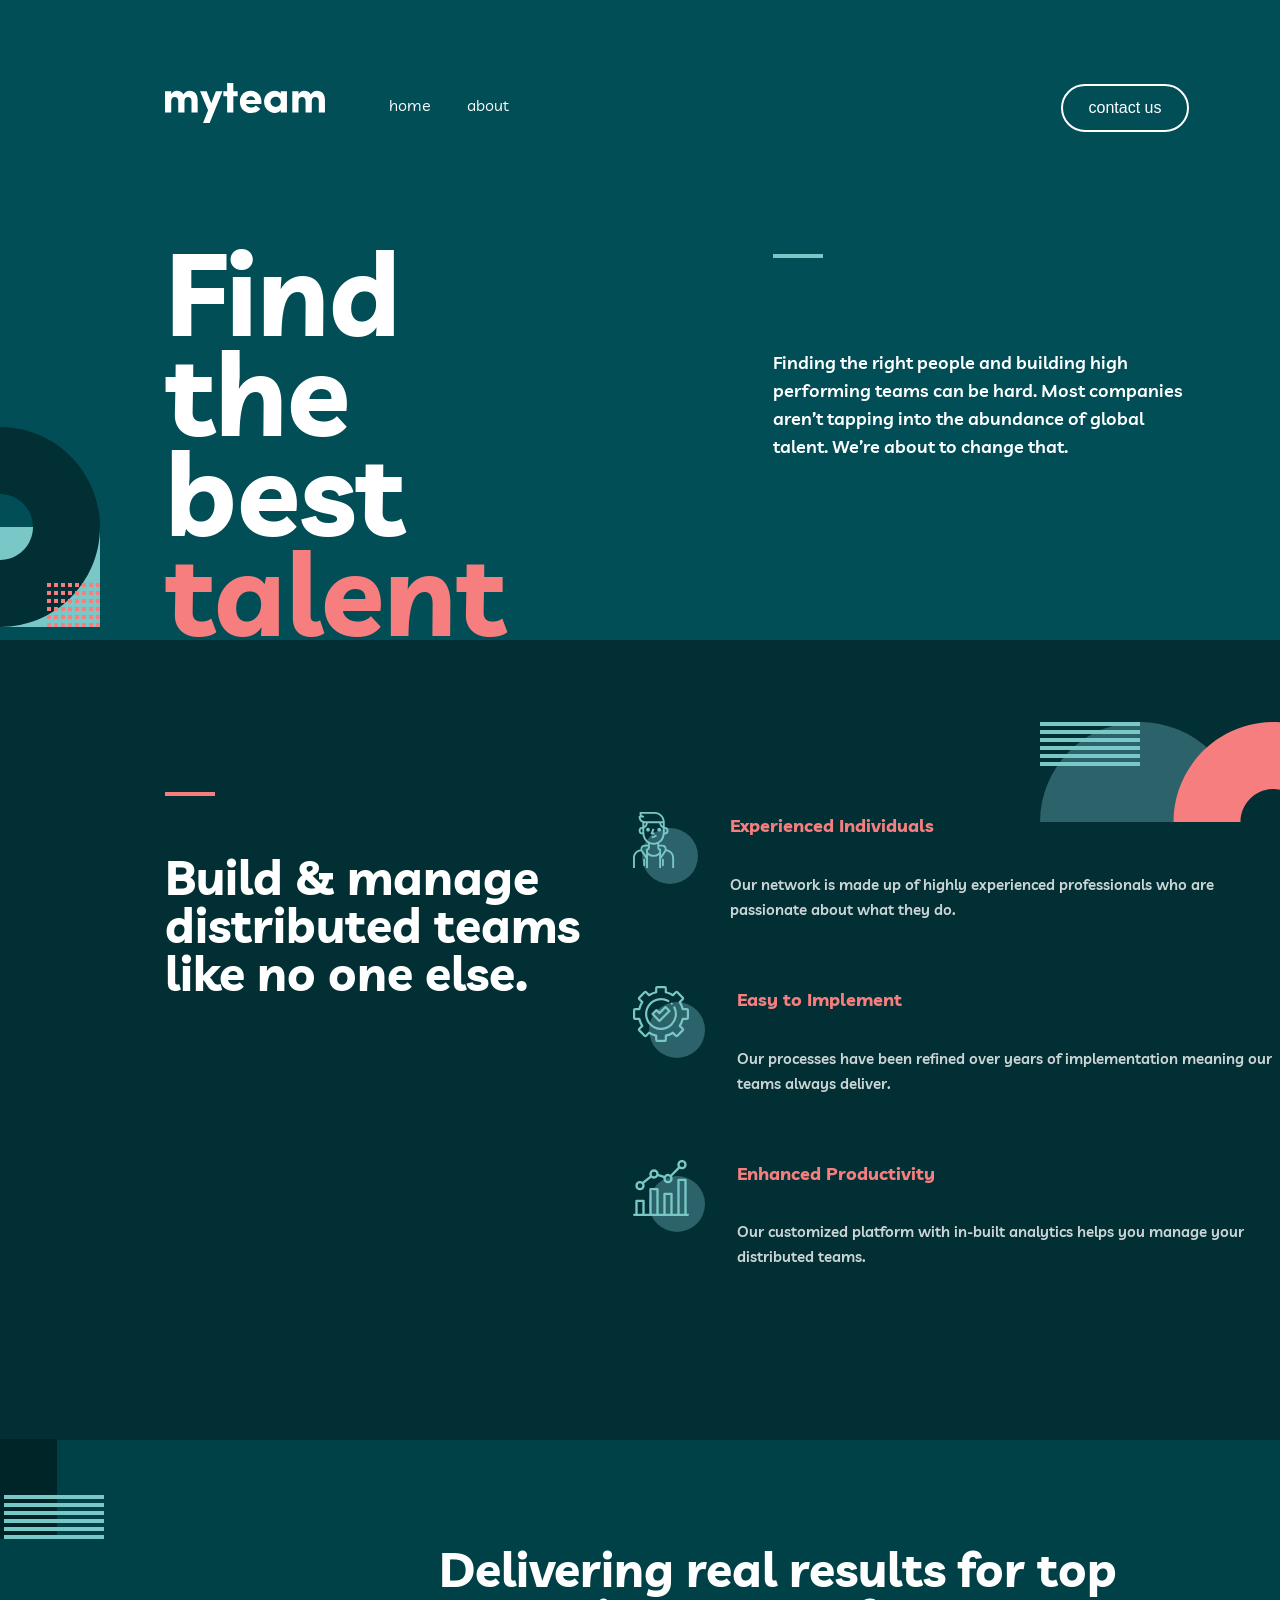
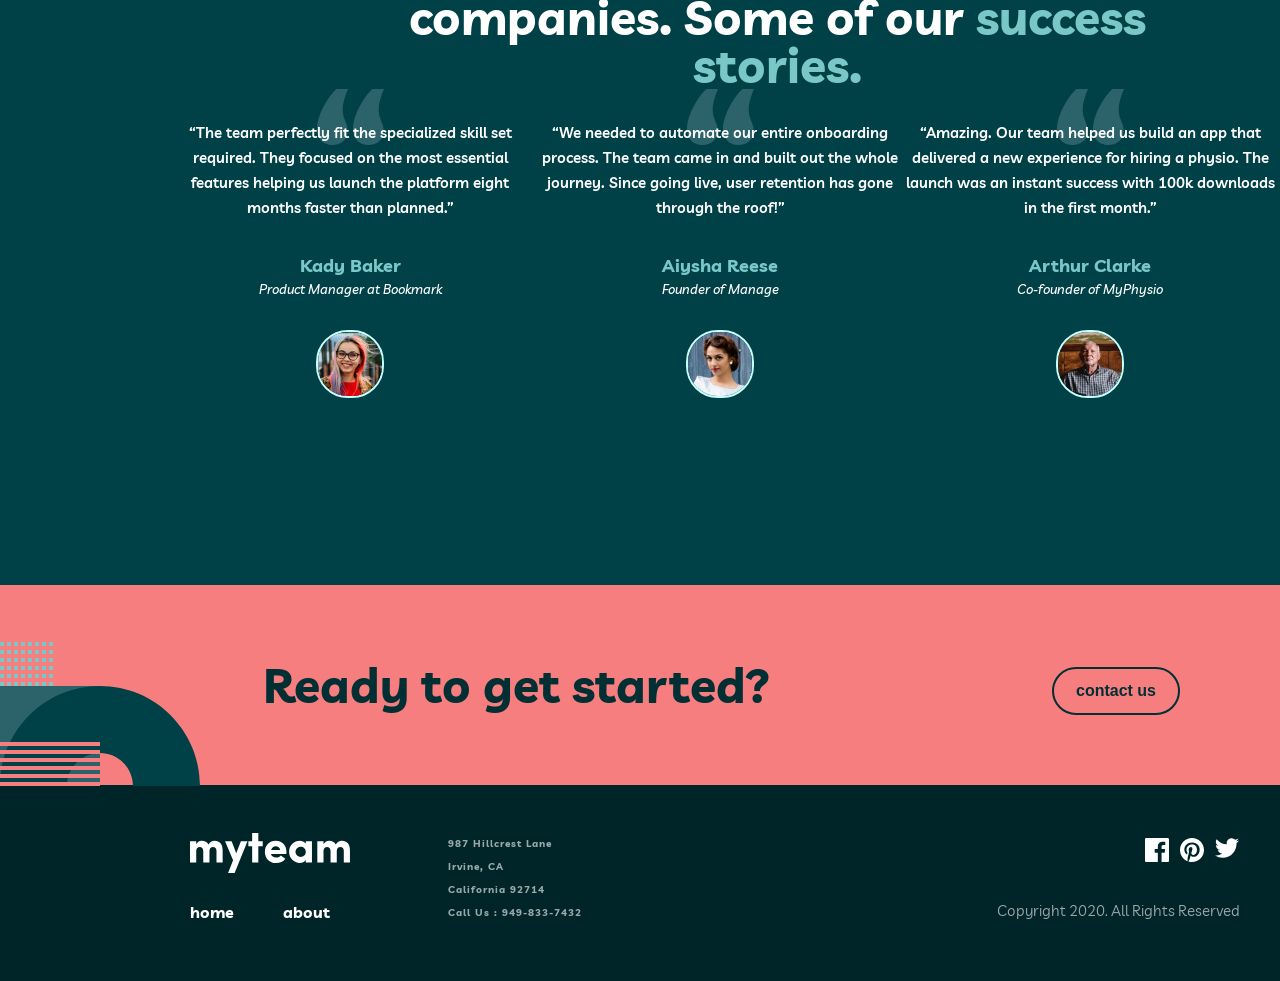
==== commit 21a7e2fb: "additional styles" ====
--- a/index.html
+++ b/index.html
@@ -30,6 +30,14 @@
           <div class="nav-btn">
           <button class="nav-btn1"> <a href="contact.html">contact us</a> </button> 
           </div>
+          <div class="svg-3">
+            <svg width="20" height="17" viewBox="0 0 20 17" fill="none" xmlns="http://www.w3.org/2000/svg">
+              <rect width="20" height="3" fill="white"/>
+              <rect y="7" width="20" height="3" fill="white"/>
+              <rect y="14" width="20" height="3" fill="white"/>
+              </svg>
+              
+          </div>
        </nav>
       
        <div class="talent">
@@ -40,6 +48,7 @@
           <rect width="50" height="4" fill="#79C8C7"/>
           </svg>
         </div>
+        
         <p> Finding the right people and building high performing teams can 
           be hard. Most companies aren’t tapping into the abundance of global 
           talent. We’re about to change that.</p>
@@ -200,8 +209,10 @@
     <div class="container-ready">
       <div class="ready">
   <h1>Ready to get started?</h1>
-    </div>
-  <button class="btn-1"> contact us </button>
+    </div> 
+
+  <button class="btn-1"> <a href="contact.html"> contact us </a> </button>
+
 </div>
 <div class="ready-svg">
 <svg width="200" height="144" viewBox="0 0 200 144" fill="none" xmlns="http://www.w3.org/2000/svg">
@@ -220,7 +231,7 @@
     </div>
     <div class="container-hat">
       <a href="index.html">home</a> 
-      <a href="contact.html">about</a> 
+      <a href="about.html">about</a> 
     </div>
     <div class="contact-content">
         <h6>987  Hillcrest Lane</h6>
--- a/home.css
+++ b/home.css
@@ -84,8 +84,15 @@
 .nav-btn :hover{
      color: #002529;
     cursor: pointer;
-    background: #FFFFFF;
+    background-color: #FFFFFF;
    
+}
+.nav-btn :hover a{
+    color: #002529;
+    cursor: pointer;
+}
+.svg-3{
+    display: none;
 }
 
 .talent{
@@ -204,6 +211,7 @@
     top: -15.3rem;
     left: 89rem;
 }
+
 
 
 .third-content{
@@ -348,11 +356,11 @@
 }
 .ready{
     font-weight: 700;
-    font-size: 48px;
+    font-size: 32px;
     line-height: 48px;
     color: #012F34;
 }
-.container-ready .btn-1{
+.btn-1{
     position: relative;
     border-radius: 3rem;
     height: 3rem;
@@ -364,10 +372,21 @@
     font-weight: 700;
     font-size: 1rem;
 }
-.container-ready .btn-1 :hover{
-    background: #012F34;
-    cursor: pointer;
-}
+.btn-1 a{
+    text-decoration: none;
+    color: #012F34;
+}
+.btn-1 :hover{
+    color: #002529;
+   cursor: pointer;
+   background-color: #FFFFFF;
+  
+}
+.btn-1 :hover a{
+   color: #002529;
+   cursor: pointer;
+}
+
 .ready-svg{
     position: relative;
     top: -4.2rem
@@ -392,6 +411,10 @@
     margin-top: 1.563rem;
     display: flex;
     justify-content: space-between;
+}
+.container-hat :hover{
+    color: #F67E7E;
+    cursor: pointer;   
 }
 
 .container-hat a{
@@ -423,6 +446,10 @@
     display: flex;
     justify-content: space-around;
 }
+.handle :hover{
+    fill: #F67E7E;
+    cursor: pointer;
+}
 
 .copyright {
     height: 25px;
@@ -455,6 +482,9 @@
         margin: 4rem 2.5rem;
         /* margin-left: 2.5rem; */
     }
+    .svg-3{
+        display: none;
+    }
     .talent{
         width: 55.5rem;
         margin: 4 rem 2.5rem;
@@ -515,6 +545,7 @@
         margin-left: -47rem;
         top: -44.2rem;
     }
+    
 
     .third-content{
         width: 100%;
@@ -591,18 +622,251 @@
 
 }
 
-
-
-
-
-
-
-
-
-
-
-
-
-
-
-
+/* Mobile view */
+
+@media only screen and (max-width:430px) and (min-width:205px){
+    .page{
+        width: 100%;
+        height: 100%;
+    }
+    .head{
+        width: 100%;
+        height: 640px;
+    }
+    .nav{
+        width: 80%;
+        margin: 4rem 2.5rem;
+        /* margin-left: 20rem; */
+    }
+    
+    .nav-svg{
+        display: inline;
+        width: 8rem;
+    }
+   
+    .menu{
+        display: none;
+    }
+    .nav-btn{
+        display: none;
+    }
+    .svg-3{
+        display: inline;
+    }
+    .talent{
+        width: 50.5rem;
+        margin: 4 rem 2.5rem;
+    }
+    .talent h1{
+        position: relative;
+        width: 13.3rem;
+        top: -1rem;
+        text-align: center;
+        left: -5.5rem;
+        font-size: 40px;
+        line-height: 40px;
+    }
+    .talent p{
+        position: relative;
+        width: 21.25rem;
+        top: -1rem;
+        margin-left: -32.2rem;
+        text-align: center;
+        font-size: 15px;
+        line-height: 28px;
+    }
+    .svg-1{
+        display: none;
+    }
+    .svg-2{
+        display: inline;
+        position: relative;
+        top: -1rem;
+        margin-left: 0.5rem;
+        width: 22.375rem;
+    }
+
+    .mid-content{
+        width: 100%;
+        height: 1050px;
+    }
+
+    .build1{
+        position: relative;
+        left: -9rem;
+        margin-top: -4rem;
+    }
+    .build1 h1{
+        margin-top: 2rem;
+        width: 15rem;
+        font-size: 32px;
+    }
+
+    .build-content{
+        width: 327px;
+        display: block;
+        margin-top: 15rem;
+        margin-left: -30rem;
+        text-align: center;
+    }
+    .build-content h1{
+        font-size: 18px;
+        margin-left: -6rem;
+    }
+    .build-content p{
+        font-size: 15px;
+        width: 20rem;
+    }
+    .build-content svg{
+        position: relative;
+        left: 15rem;
+        top: -4.5rem;
+    }
+
+    .easy{
+        position: relative;
+        top: 3rem;
+    }
+    .enhanced{
+        position: relative;
+        top: 5rem;
+    }
+    .build-svg-1{
+        position: relative;
+        margin-left: -72rem;
+        top: -69.7rem;
+    }
+
+    .third-content{
+        width: 100%;
+        height: 1410px;
+    }
+    .real h1{
+        position: relative;
+        font-size: 31px;
+        line-height: 32px;
+        width: 327px;
+        top: 5rem;
+        margin-left: -9rem;
+    }
+    .quote{
+        position: relative;
+        display: block;
+        top: 10rem;
+        left: -9rem;
+    }
+    .quote-1{
+        width: 327px;
+    }
+    .quote-2{
+        width: 327px;
+    }
+    .quote-3{
+        width: 327px;
+    }
+    
+    .fourth-content{
+        width: 100%;
+        height: 302px;
+    }
+    .container-ready{
+        display: block;
+    }
+
+    .ready h1{
+        position: relative;
+        font-size: 32px;
+        line-height: 32px;
+        text-align: center;
+        left: -12rem;
+        width: 15rem;
+    }
+    .container-ready button{
+        position: relative;
+        left: -8.5rem;
+        top: 1rem;
+    }
+    .ready-svg{
+        top: 2.2rem;
+    }
+
+    .footer{
+        width: 100%;
+        height: 432px;
+    }
+    .footer-content svg{
+        position: relative;
+        left: -5rem;
+    }
+    .container-hat{
+        position: relative;
+        left: -4rem;
+        width: 7rem;
+    }
+    .contact-content{
+        position: relative;
+        left: -30.5rem;
+        top: 8rem;
+        text-align: center;
+        font-weight: 600;
+        font-size: 25px;
+    }
+    .handle{
+        position: relative;
+        left: -58rem;
+        top: 16rem;
+    }
+    .copyright{
+        position: relative;
+        left: -58rem;
+        top: 15rem;
+    }
+
+}
+
+@media only screen and (max-width:420px)and (min-width: 398px){
+   
+   .svg-2{
+    margin-left: 2rem;
+   }
+   .build-content{
+    width: 327px;
+    display: block;
+    margin-top: 15rem;
+    margin-left: -29rem;
+    text-align: center;
+   }
+    .build-svg-1{
+        margin-left: -69rem;
+    }
+    .real h1{
+        position: relative;
+        font-size: 31px;
+        line-height: 32px;
+        width: 327px;
+        top: 5rem;
+        margin-left: -8rem;
+    }
+    .quote{
+        position: relative;
+        display: block;
+        top: 10rem;
+        left: -8rem;
+    }
+}
+
+
+
+
+
+
+
+
+
+
+
+
+
+
+
+
